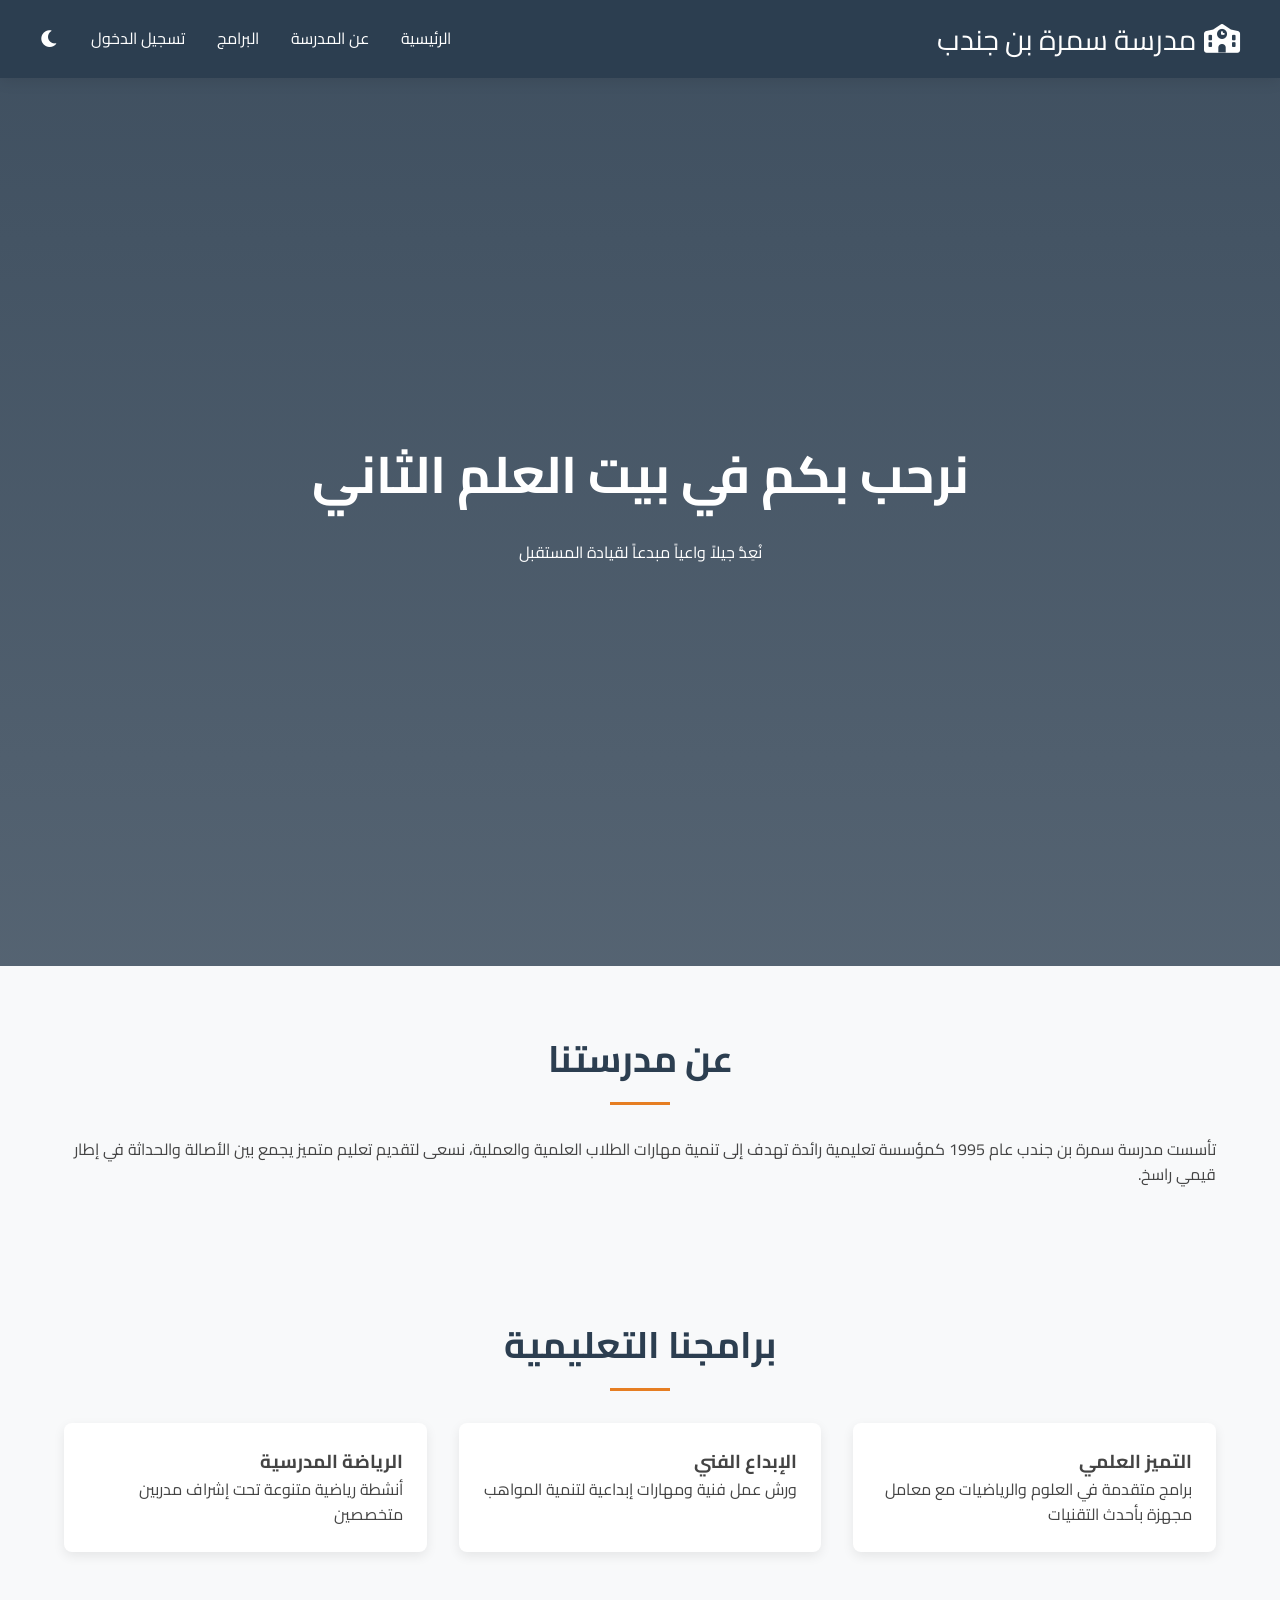
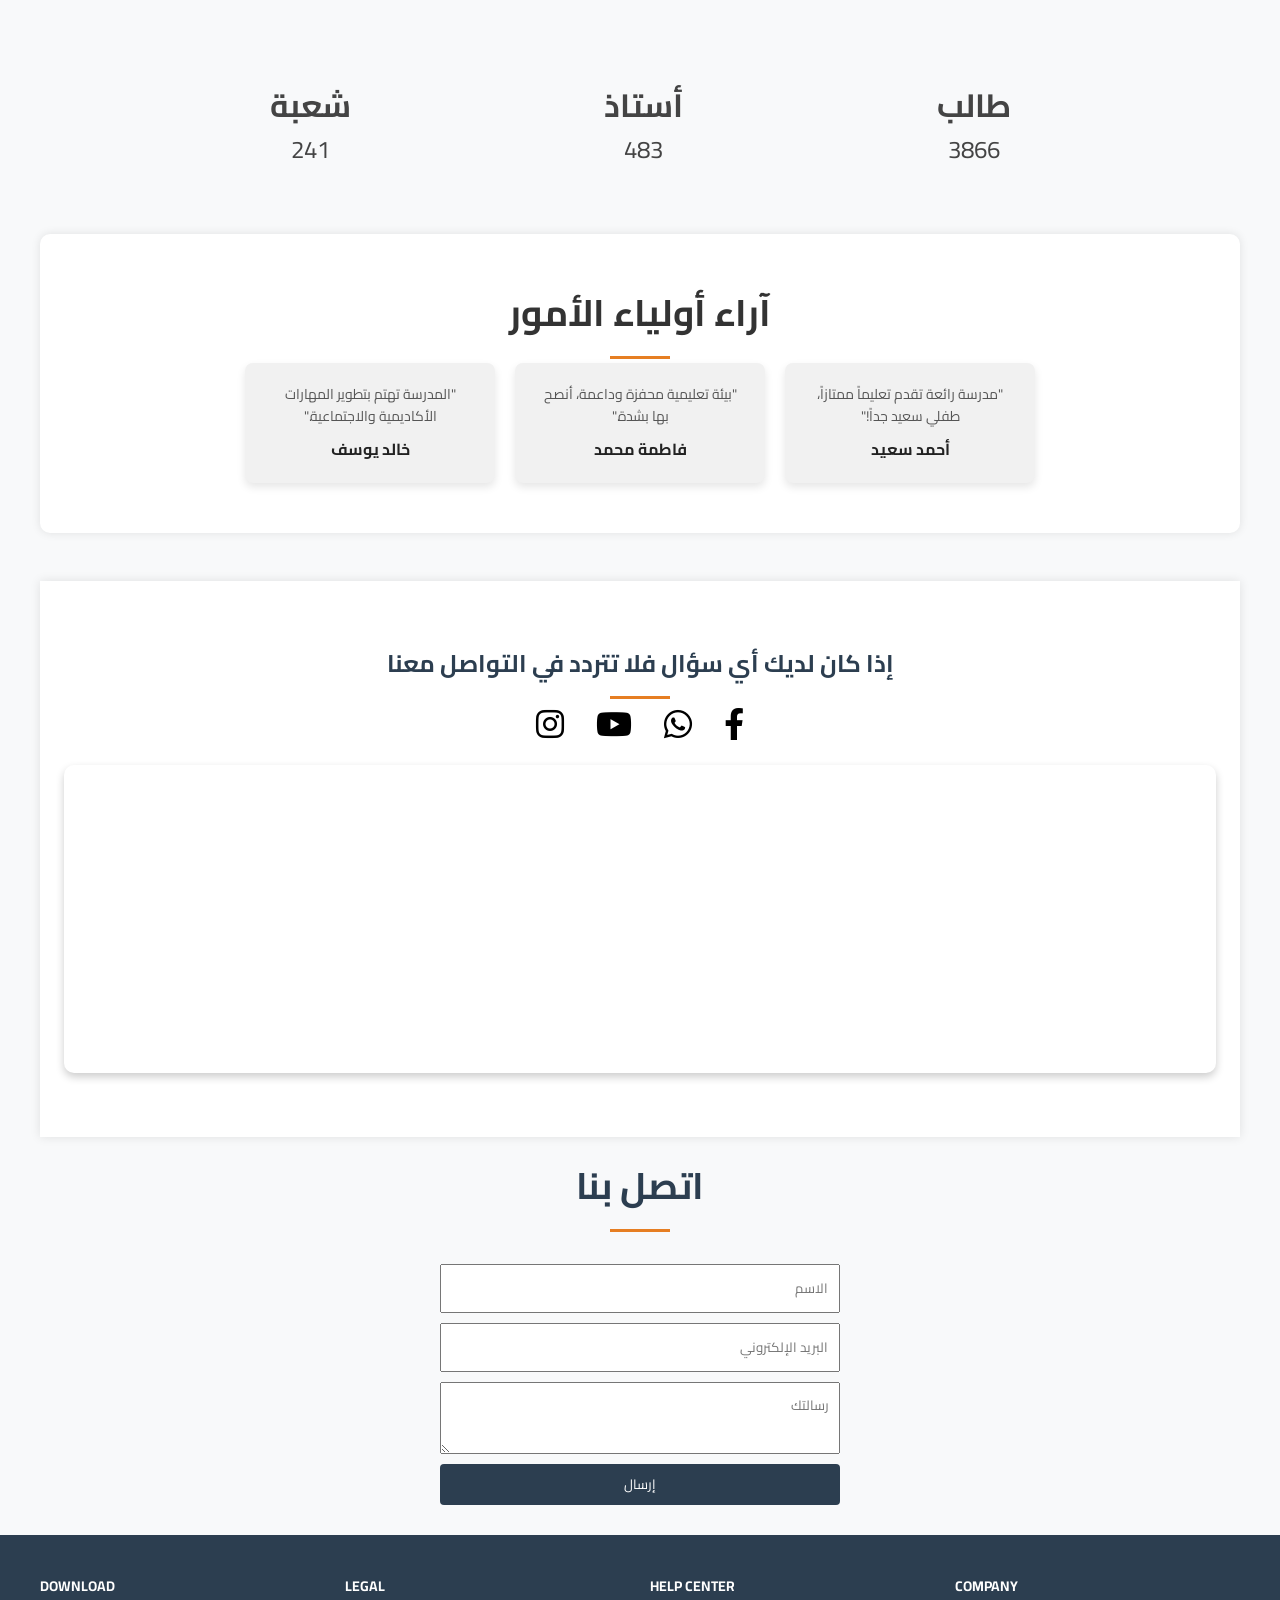
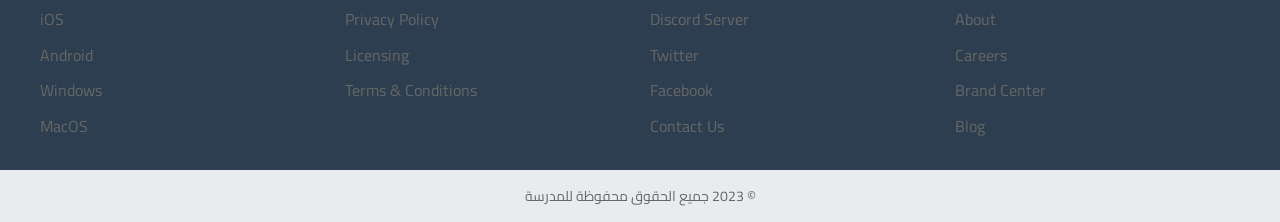
==== index.html @ e30388a7 "Merge pull request #5 from Ibrahimabdalkadr/iepo compar code and refactor" ====
<!DOCTYPE html>
<html lang="ar" dir="rtl">

<head>
    <meta charset="UTF-8">
    <meta name="viewport" content="width=device-width, initial-scale=1.0">

    <title>مدرسة سمرة بن جندب الابتدائية</title>
    <link rel="icon-home" href="/images/logo.jpg">
    <link rel="stylesheet" href="https://cdnjs.cloudflare.com/ajax/libs/font-awesome/6.0.0/css/all.min.css">
    <link href="https://fonts.googleapis.com/css2?family=Cairo:wght@300;400;600;700&display=swap" rel="stylesheet">
    <link rel="stylesheet" href="/style.css">

</head>

<body>
    <header class="header">
        <nav class="nav-container">
            <div class="logo">
                <i class="fas fa-school"></i>
                <span>مدرسة سمرة بن جندب</span>
            </div>
            <div class="nav-links">
                <a href="#home">الرئيسية</a>
                <a href="about.html">عن المدرسة</a>
                <a href="program.html">البرامج</a>
                <a href="login.html">تسجيل الدخول </a>
                <button class="dark-mode-toggle" id="darkModeToggle">
                    <i class="fas fa-moon"></i>
                </button>
            </div>
            <div class="mobile-menu-icon">
                <i class="fas fa-bars"></i>
            </div>
        </nav>
    </header>

    <section class="hero" id="home">
        <div class="hero-content">
            <h1>نرحب بكم في بيت العلم الثاني</h1>
            <p>نُعِدُّ جيلاً واعياً مبدعاً لقيادة المستقبل</p>
            <div class="top-students" id="topStudents">
                <!-- أسماء المتفوقين تظهر هنا -->
            </div>
        </div>
    </section>

    <section class="section" id="about">
        <h2>عن مدرستنا</h2>
        <div class="about-content">
            <p>تأسست مدرسة سمرة بن جندب عام 1995 كمؤسسة تعليمية رائدة تهدف إلى تنمية مهارات الطلاب العلمية والعملية، نسعى لتقديم تعليم متميز يجمع بين الأصالة والحداثة في إطار قيمي راسخ.</p>
        </div>
    </section>

    <section class="section" id="programs">
        <h2>برامجنا التعليمية</h2>
        <div class="programs-grid">
            <div class="program-card" onclick="toggleDetails(this)">
                <h3>التميز العلمي</h3>
                <p>برامج متقدمة في العلوم والرياضيات مع معامل مجهزة بأحدث التقنيات</p>
                <div class="program-details">
                    <p>تفاصيل إضافية عن برنامج التميز العلمي...</p>
                </div>
            </div>
            <div class="program-card" onclick="toggleDetails(this)">
                <h3>الإبداع الفني</h3>
                <p>ورش عمل فنية ومهارات إبداعية لتنمية المواهب</p>
                <div class="program-details">
                    <p>تفاصيل إضافية عن برنامج الإبداع الفني...</p>
                </div>
            </div>
            <div class="program-card" onclick="toggleDetails(this)">
                <h3>الرياضة المدرسية</h3>
                <p>أنشطة رياضية متنوعة تحت إشراف مدربين متخصصين</p>
                <div class="program-details">
                    <p>تفاصيل إضافية عن برنامج الرياضة المدرسية...</p>
                </div>
            </div>
        </div>
    </section>

    <div class="counters section">

        <div class="">
            <div class="label">طالب</div>
            <div class="number counter-up-item">8000</div>
        </div>
        <div>
            <div class="label">أستاذ</div>
            <div class="number counter-up-item">1000</div>
        </div>
        <div>
            <div class="label">شعبة</div>
            <div class="number counter-up-item">500</div>
        </div>
        <script>
            function animateValue(obj, start, end, duration) {
                let startTimestamp = null
                const step = (timestamp) => {
                    if (!startTimestamp) startTimestamp = timestamp
                    const progress = Math.min((timestamp - startTimestamp) / duration, 1)
                    obj.innerHTML = Math.floor(progress * (end - start) + start)
                    if (progress < 1) {
                        window.requestAnimationFrame(step)
                    }
                }
                window.requestAnimationFrame(step)
            }

            const obj = document.getElementsByClassName("counter-up-item")
            console.log(obj)

            for (let index = 0; index < obj.length; index++) {
                const element = obj[index]
                animateValue(element, 0, element.innerText, 5000)
            }
        </script>
    </div>


    <section class="section testimonial-section">
        <h2>آراء أولياء الأمور</h2>
        <div class="testimonial-container">
            <div class="testimonial">
                <p>"مدرسة رائعة تقدم تعليماً ممتازاً، طفلي سعيد جداً!"</p>
                <div class="name">أحمد سعيد</div>
            </div>
            <div class="testimonial">
                <p>"بيئة تعليمية محفزة وداعمة، أنصح بها بشدة."</p>
                <div class="name">فاطمة محمد</div>
            </div>
            <div class="testimonial">
                <p>"المدرسة تهتم بتطوير المهارات الأكاديمية والاجتماعية."</p>
                <div class="name">خالد يوسف</div>
            </div>
        </div>
    </section>


    <section class="section contact-section">
        <h2>إذا كان لديك أي سؤال فلا تتردد في التواصل معنا</h2>
        <div class="social-icons">
            <i class="fa-brands fa-facebook-f"></i>
            <i class="fa-brands fa-whatsapp"></i>
            <i class="fa-brands fa-youtube"></i>
            <i class="fa-brands fa-instagram"></i>
        </div>
        <div class="map-container">
            <iframe src="https://www.google.com/maps/embed?pb=!1m18!1m12!1m3!1d3322.9980843820543!2d36.71897161501745!3d34.72065158042616!2m3!1f0!2f0!3f0!3m2!1i1024!2i768!4f13.1!3m3!1m2!1s0x15241e5c6e3b8c2d%3A0x23a3e5f5c3e5e6f8!2sAl%20Ghouta%2C%20Homs%2C%20Syria!5e0!3m2!1sen!2s!4v1708363620313!5m2!1sen!2s" allowfullscreen="" loading="lazy">
            </iframe>
        </div>
    </section>

    <div class="contact-page section" id="contactPage">
        <div class="contact-form">
            <h2>اتصل بنا</h2>
            <input type="text" id="userName" placeholder="الاسم">
            <input type="email" id="userEmail" placeholder="البريد الإلكتروني">
            <textarea id="userMessage" placeholder="رسالتك"></textarea>
            <button onclick="sendMessage()">إرسال</button>
            <div class="success-message" id="contactSuccess"></div>
        </div>
    </div>


    <footer>
        <div class="footer-container">
            <div class="footer-section">
                <h2>Company</h2>
                <ul>
                    <li><a href="#">About</a></li>
                    <li><a href="#">Careers</a></li>
                    <li><a href="#">Brand Center</a></li>
                    <li><a href="#">Blog</a></li>
                </ul>
            </div>
            <div class="footer-section">
                <h2>Help Center</h2>
                <ul>
                    <li><a href="#">Discord Server</a></li>
                    <li><a href="#">Twitter</a></li>
                    <li><a href="#">Facebook</a></li>
                    <li><a href="#">Contact Us</a></li>
                </ul>
            </div>
            <div class="footer-section">
                <h2>Legal</h2>
                <ul>
                    <li><a href="#">Privacy Policy</a></li>
                    <li><a href="#">Licensing</a></li>
                    <li><a href="#">Terms & Conditions</a></li>
                </ul>
            </div>
            <div class="footer-section">
                <h2>Download</h2>
                <ul>
                    <li><a href="#">iOS</a></li>
                    <li><a href="#">Android</a></li>
                    <li><a href="#">Windows</a></li>
                    <li><a href="#">MacOS</a></li>
                </ul>
            </div>
        </div>
        <div class="footer-bottom">
            &copy; 2023 جميع الحقوق محفوظة للمدرسة
        </div>
    </footer>


    <div class="student-page" id="studentPage">
        <div class="student-form">
            <h2>إضافة طالب جديد</h2>
            <input type="text" id="studentName" placeholder="اسم الطالب">
            <input type="number" id="studentGrade" placeholder="العلامة">
            <input type="text" id="studentId" placeholder="هوية الطالب">
            <input type="date" id="studentDob" placeholder="تاريخ الميلاد">
            <input type="text" id="studentAddress" placeholder="مكان السكن">
            <input type="tel" id="studentPhone" placeholder="رقم الهاتف">
            <button onclick="addStudent()">إضافة طالب</button>
        </div>
        <table class="students-table" id="studentsTable">
            <thead>
                <tr>
                    <th>اسم الطالب</th>
                    <th>العلامة</th>
                    <th>الهوية</th>
                    <th>الميلاد</th>
                    <th>مكان السكن</th>
                    <th>رقم الهاتف</th>
                </tr>
            </thead>
            <tbody>
                <!-- بيانات الطلاب تظهر هنا -->
            </tbody>
        </table>
    </div>

    <div class="scroll-top" id="scrollTop">
        <i class="fas fa-arrow-up"></i>
    </div>

    <script src="script.js"></script>
</body>

</html>
---- style.css ----
* {
  margin: 0;
  padding: 0;
  box-sizing: border-box;
  font-family: "Cairo", sans-serif;
}

:root {
  --color-primary: #2c3e50;
  --color-secondary: #e67e22;
  --color-text: #444;
  --background-color: #f8f9fa;
  --text-color: #444;
}

body.dark-mode {
  --color-primary: #34495e;
  --color-secondary: #d35400;
  --background-color: #2c3e50;
  --text-color: #ecf0f1;
}

body {
  background-color: var(--background-color);
  color: var(--text-color);
  line-height: 1.6;
  transition: background-color 0.3s, color 0.3s;
}

.header {
  background: var(--color-primary);
  padding: 1rem;
  position: fixed;
  width: 100%;
  top: 0;
  z-index: 1000;
  box-shadow: 0 2px 15px rgba(0, 0, 0, 0.1);
}

.nav-container {
  display: flex;
  justify-content: space-between;
  align-items: center;
  max-width: 1200px;
  margin: 0 auto;
}

.logo {
  color: white;
  font-size: 1.8rem;
  display: flex;
  align-items: center;
  gap: 0.5rem;
}

.nav-links {
  display: flex;
  gap: 2rem;
  align-items: center;
}

.nav-links a {
  color: white;
  text-decoration: none;
  position: relative;
  transition: all 0.3s;
}

.nav-links a:hover {
  color: var(--color-secondary);
}

.nav-links a::after {
  content: "";
  position: absolute;
  right: 0;
  bottom: -5px;
  width: 0;
  height: 2px;
  background: var(--color-secondary);
  transition: width 0.3s;
}

.nav-links a:hover::after {
  width: 100%;
}

.dark-mode-toggle {
  background: none;
  border: none;
  color: white;
  cursor: pointer;
  font-size: 1.2rem;
}

.hero {
  height: 100vh;
  background: linear-gradient(rgba(44, 62, 80, 0.9), rgba(44, 62, 80, 0.8)),
    url("https://images.unsplash.com/photo-1588072432836-e10032774350?ixlib=rb-1.2.1&auto=format&fit=crop&w=1352&q=80");
  background-size: cover;
  background-position: center;
  display: flex;
  align-items: center;
  justify-content: center;
  text-align: center;
  color: white;
  padding: 2rem;
  margin-top: 66px;
}

.hero h1 {
  font-size: 3.2rem;
  margin-bottom: 1.5rem;
  animation: slideUp 1s ease-out;
}

.section {
  padding: 4rem 1.5rem;
  max-width: 1200px;
  margin: 0 auto;
}

.section h2 {
  text-align: center;
  font-size: 2.3rem;
  color: var(--color-primary);
  margin-bottom: 3rem;
  position: relative;
}

.section h2::after {
  content: "";
  position: absolute;
  width: 60px;
  height: 3px;
  background: var(--color-secondary);
  bottom: -1rem;
  right: 50%;
  transform: translateX(50%);
}

.programs-grid {
  display: grid;
  grid-template-columns: repeat(auto-fit, minmax(280px, 1fr));
  gap: 2rem;
  margin-top: 2rem;
}

.program-card {
  background: white;
  padding: 1.5rem;
  border-radius: 8px;
  box-shadow: 0 4px 12px rgba(0, 0, 0, 0.08);
  transition: transform 0.3s;
  text-align: right;
  cursor: pointer;
  color: var(--color-text);
}

.program-card:hover {
  transform: translateY(-8px);
}

.program-details {
  display: none;
  margin-top: 1rem;
  padding: 1rem;
  background: #f1f1f1;
  border-radius: 8px;
  color: var(--color-text);
}

.program-card.active .program-details {
  display: block;
}

@keyframes slideUp {
  from {
    opacity: 0;
    transform: translateY(50px);
  }
  to {
    opacity: 1;
    transform: translateY(0);
  }
}

@media (max-width: 768px) {
  .nav-links {
    display: none;
  }

  .hero h1 {
    font-size: 2.2rem;
  }

  .logo {
    font-size: 1.4rem;
  }

  .program-card {
    text-align: center;
  }
}

.scroll-top {
  position: fixed;
  bottom: 2rem;
  right: 2rem; /* تغيير الموضع إلى اليمين */
  background: var(--color-secondary); /* لون الخلفية */
  width: 50px;
  height: 50px;
  border-radius: 50%;
  display: flex;
  align-items: center;
  justify-content: center;
  cursor: pointer;
  opacity: 0;
  transition: all 0.3s;
  box-shadow: 0 4px 8px rgba(0, 0, 0, 0.2); /* ظل للزر */
  z-index: 1000; /* للتأكد من ظهوره فوق العناصر */
}

.scroll-top.show {
  opacity: 1;
}

.scroll-top i {
  color: white; /* لون الأيقونة */
  font-size: 1.5rem; /* حجم الأيقونة */
}

.login-page {
  display: flex;
  justify-content: center;
  align-items: center;
  height: 100vh;
  background: var(--background-color);
}

.login-form {
  background: white;
  padding: 2rem;
  border-radius: 8px;
  box-shadow: 0 4px 12px rgba(0, 0, 0, 0.1);
  text-align: center;
  width: 300px;
}

.login-form input {
  width: 100%;
  padding: 0.5rem;
  margin: 0.5rem 0;
  border: 1px solid #ccc;
  border-radius: 4px;
}

.login-form button {
  width: 100%;
  padding: 0.5rem;
  background: var(--color-primary);
  color: white;
  border: none;
  border-radius: 4px;
  cursor: pointer;
}

.login-form button:hover {
  background: var(--color-secondary);
}

.error-message {
  color: red;
  margin-top: 1rem;
}

.student-page {
  display: none;
}

.student-form {
  background: white;
  padding: 2rem;
  border-radius: 8px;
  box-shadow: 0 4px 12px rgba(0, 0, 0, 0.1);
  margin: 2rem auto;
  max-width: 600px;
}

.student-form input {
  width: 100%;
  padding: 0.5rem;
  margin: 0.5rem 0;
  border: 1px solid #ccc;
  border-radius: 4px;
}

.student-form button {
  width: 100%;
  padding: 0.5rem;
  background: var(--color-primary);
  color: white;
  border: none;
  border-radius: 4px;
  cursor: pointer;
}

.student-form button:hover {
  background: var(--color-secondary);
}

.students-table {
  width: 100%;
  border-collapse: collapse;
  margin-top: 2rem;
}

.students-table th,
.students-table td {
  border: 1px solid #ccc;
  padding: 0.5rem;
  text-align: center;
}

.students-table th {
  background: var(--color-primary);
  color: white;
}

.top-students {
  text-align: center;
  margin: 2rem 0;
  font-size: 1.5rem;
  color: var(--color-primary);
}
.btn {
  background: var(--color-primary);
  color: white;
  border: none;
  padding: 1rem 2rem;
  border-radius: 5px;
  cursor: pointer;
  transition: all 0.3s;
}

.btn:hover {
  background: var(--color-secondary);
  transform: translateY(-3px); /* تأثير رفع */
  box-shadow: 0 4px 8px rgba(0, 0, 0, 0.2); /* ظل */
}

.btn:active {
  transform: translateY(0); /* عند النقر */
}
.btn::after {
  content: "";
  position: absolute;
  width: 0;
  height: 2px;
  background: var(--color-tertiary);
  transition: width 0.3s;
}

.btn:hover::after {
  width: 100%;
}
.nav-container {
  display: flex;
  justify-content: space-between;
  align-items: center;
  max-width: 1200px;
  margin: 0 auto;
}

.nav-links {
  display: flex;
  gap: 2rem;
}

.nav-links a {
  color: white;
  text-decoration: none;
  transition: color 0.3s;
}

.nav-links a:hover {
  color: var(--color-secondary);
}

.mobile-menu-icon {
  display: none; /* إخفاء الأيقونة على الشاشات الكبيرة */
  font-size: 1.5rem;
  color: white;
  cursor: pointer;
}

@media (max-width: 768px) {
  .nav-links {
    position: absolute;
    top: 100%;
    left: 0;
    width: 100%;
    background: var(--color-primary);
    flex-direction: column;
    display: none; /* إخفاء القائمة بشكل افتراضي */
  }

  .nav-links a {
    padding: 1rem;
    text-align: center;
  }

  .mobile-menu-icon {
    display: block; /* إظهار الأيقونة على الهواتف */
  }

  .nav-links.active {
    display: flex;
    /* إظهار القائمة عند النقر */
  }
}
.mouse-effect {
  position: relative;
  overflow: hidden;
}

.mouse-effect::before {
  content: "";
  position: absolute;
  top: 50%;
  left: 50%;
  width: 0;
  height: 0;
  background: rgba(255, 255, 255, 0.2);
  border-radius: 50%;
  transform: translate(-50%, -50%);
  transition: width 0.5s, height 0.5s;
  z-index: -1;
}

.mouse-effect:hover::before {
  width: 200px;
  height: 200px;
}

.contact-page {
  display: flex;
  justify-content: center;
  text-align: center;
  padding: 20px;
}
.contact-form {
  width: 400px;
}
.contact-form input,
.contact-form textarea {
  display: block;
  width: 100%;
  padding: 10px;
  margin: 10px 0;
}
.contact-form button {
  width: 100%;
  padding: 0.5rem;
  background: var(--color-primary);
  color: white;
  border: none;
  border-radius: 4px;
  cursor: pointer;
}
.success-message {
  margin-top: 10px;
  font-weight: bold;
}

/*============ footer============= */

footer {
  padding-block-start: 40px;
  background-color: var(--color-primary);
}

.footer-container {
  max-width: 1200px;
  margin: 0 auto;
  display: grid;
  grid-template-columns: repeat(auto-fit, minmax(200px, 1fr));
  gap: 20px;
}

.footer-section {
  text-align: left;
}

.footer-section h2 {
  font-size: 14px;
  font-weight: bold;
  text-transform: uppercase;
  color: white;
  margin-bottom: 10px;
}

.footer-section ul {
  list-style: none;
  padding: 0;
}

.footer-section ul li {
  margin-bottom: 10px;
}

.footer-section ul li a {
  text-decoration: none;
  color: #666;
  transition: color 0.3s;
}

.footer-section ul li a:hover {
  color: #000;
}

.footer-bottom {
  background-color: #e9ecef;
  text-align: center;
  padding: 15px;
  margin-top: 20px;
  font-size: 14px;
  color: #666;
}
/* counters section */
.counters {
  display: flex;
  align-items: center;
  justify-content: space-evenly;
  gap: 3em;
}

.counters .label {
  font-size: xx-large;
  font-weight: bold;
}
.counters .number {
  font-size: x-large;
  display: flex;
  justify-content: center;
}

/*============ testimonial ======== */
.testimonial-section {
  background: #fff;
  padding: 50px 20px;
  margin: auto;
  border-radius: 10px;
  box-shadow: 0 0 10px rgba(0, 0, 0, 0.1);
}

.testimonial-section h2 {
  color: #333;
  margin-bottom: 20px;
}

.testimonial-container {
  display: flex;
  flex-wrap: wrap;
  justify-content: center;
  gap: 20px;
}

.testimonial {
  background: #f1f1f1;
  padding: 20px;
  border-radius: 8px;
  max-width: 250px;
  text-align: center;
  box-shadow: 0 4px 8px rgba(0, 0, 0, 0.1);
}

.testimonial img {
  width: 70px;
  height: 70px;
  border-radius: 50%;
  margin-bottom: 10px;
}

.testimonial p {
  font-size: 14px;
  color: #555;
}

.testimonial .name {
  font-weight: bold;
  color: #222;
  margin-top: 10px;
}

/* map section */
.contact-section {
  box-shadow: 0 0 10px rgba(0, 0, 0, 0.1);
  margin-block-start: 3rem;
  position: relative;
  background: #fff;
  color: white;
}

.contact-section h2 {
  font-size: 24px;
  margin-bottom: 10px;
}

.social-icons {
  display: flex;
  justify-content: center;
  gap: 1em;
  margin: 25px 0;
  font-size: xx-large;
  color: #000;
}

.social-icons i {
  cursor: pointer;
}

.map-container {
  border-radius: 10px;
  overflow: hidden;
  box-shadow: 0 4px 8px rgba(0, 0, 0, 0.2);
}

iframe {
  width: 100%;
  height: 300px;
  border: 0;
}
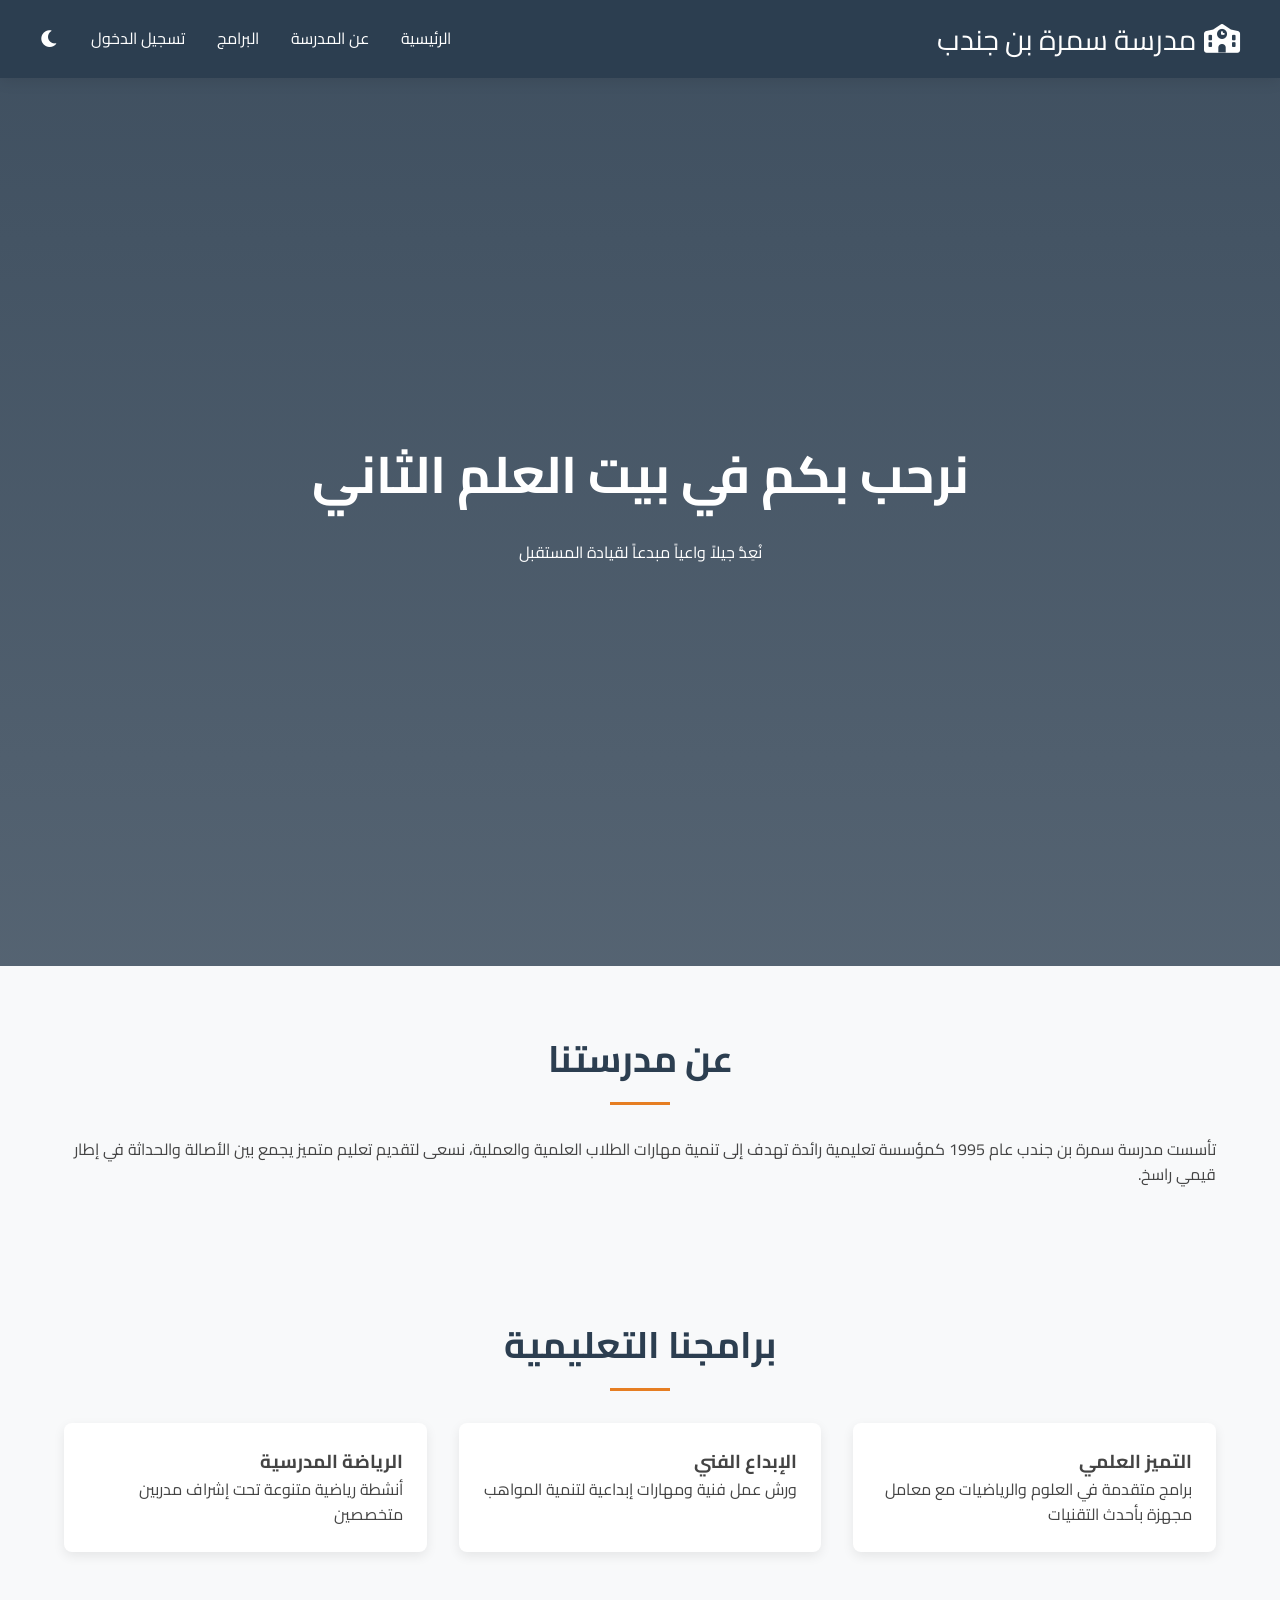
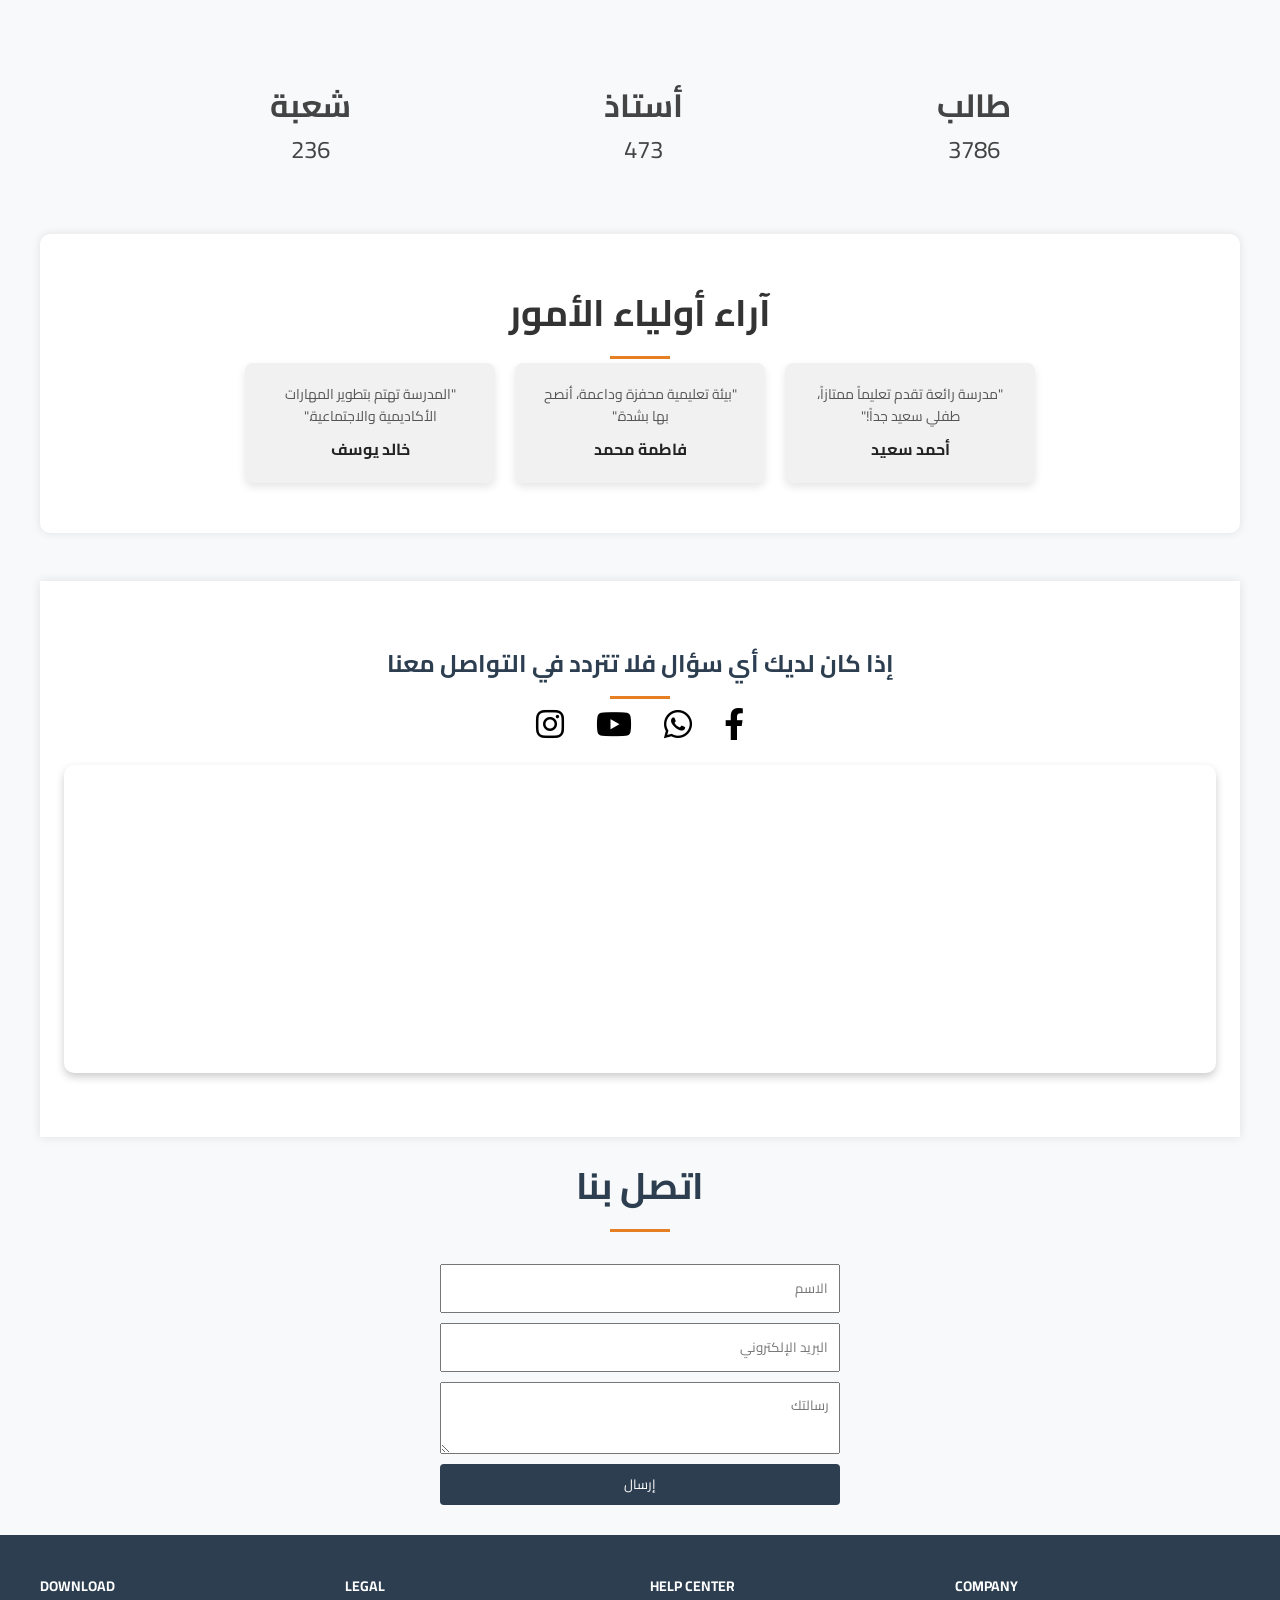
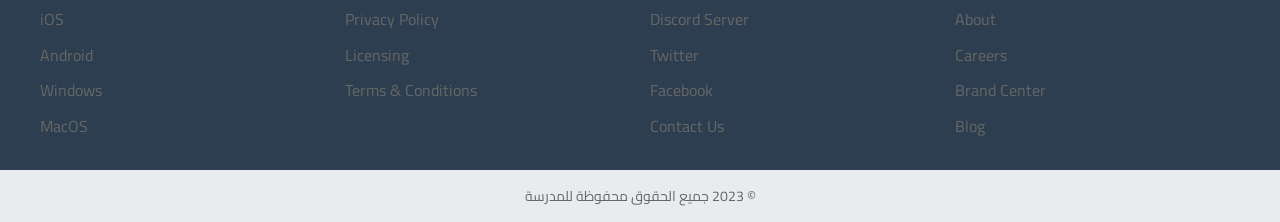
==== commit 00f3334b: "fix files paths" ====
--- a/index.html
+++ b/index.html
@@ -9,7 +9,7 @@
     <link rel="icon-home" href="/images/logo.jpg">
     <link rel="stylesheet" href="https://cdnjs.cloudflare.com/ajax/libs/font-awesome/6.0.0/css/all.min.css">
     <link href="https://fonts.googleapis.com/css2?family=Cairo:wght@300;400;600;700&display=swap" rel="stylesheet">
-    <link rel="stylesheet" href="/style.css">
+    <link rel="stylesheet" href="./style.css">
 
 </head>
 
@@ -239,7 +239,7 @@
         <i class="fas fa-arrow-up"></i>
     </div>
 
-    <script src="script.js"></script>
+    <script src="./script.js"></script>
 </body>
 
 </html>
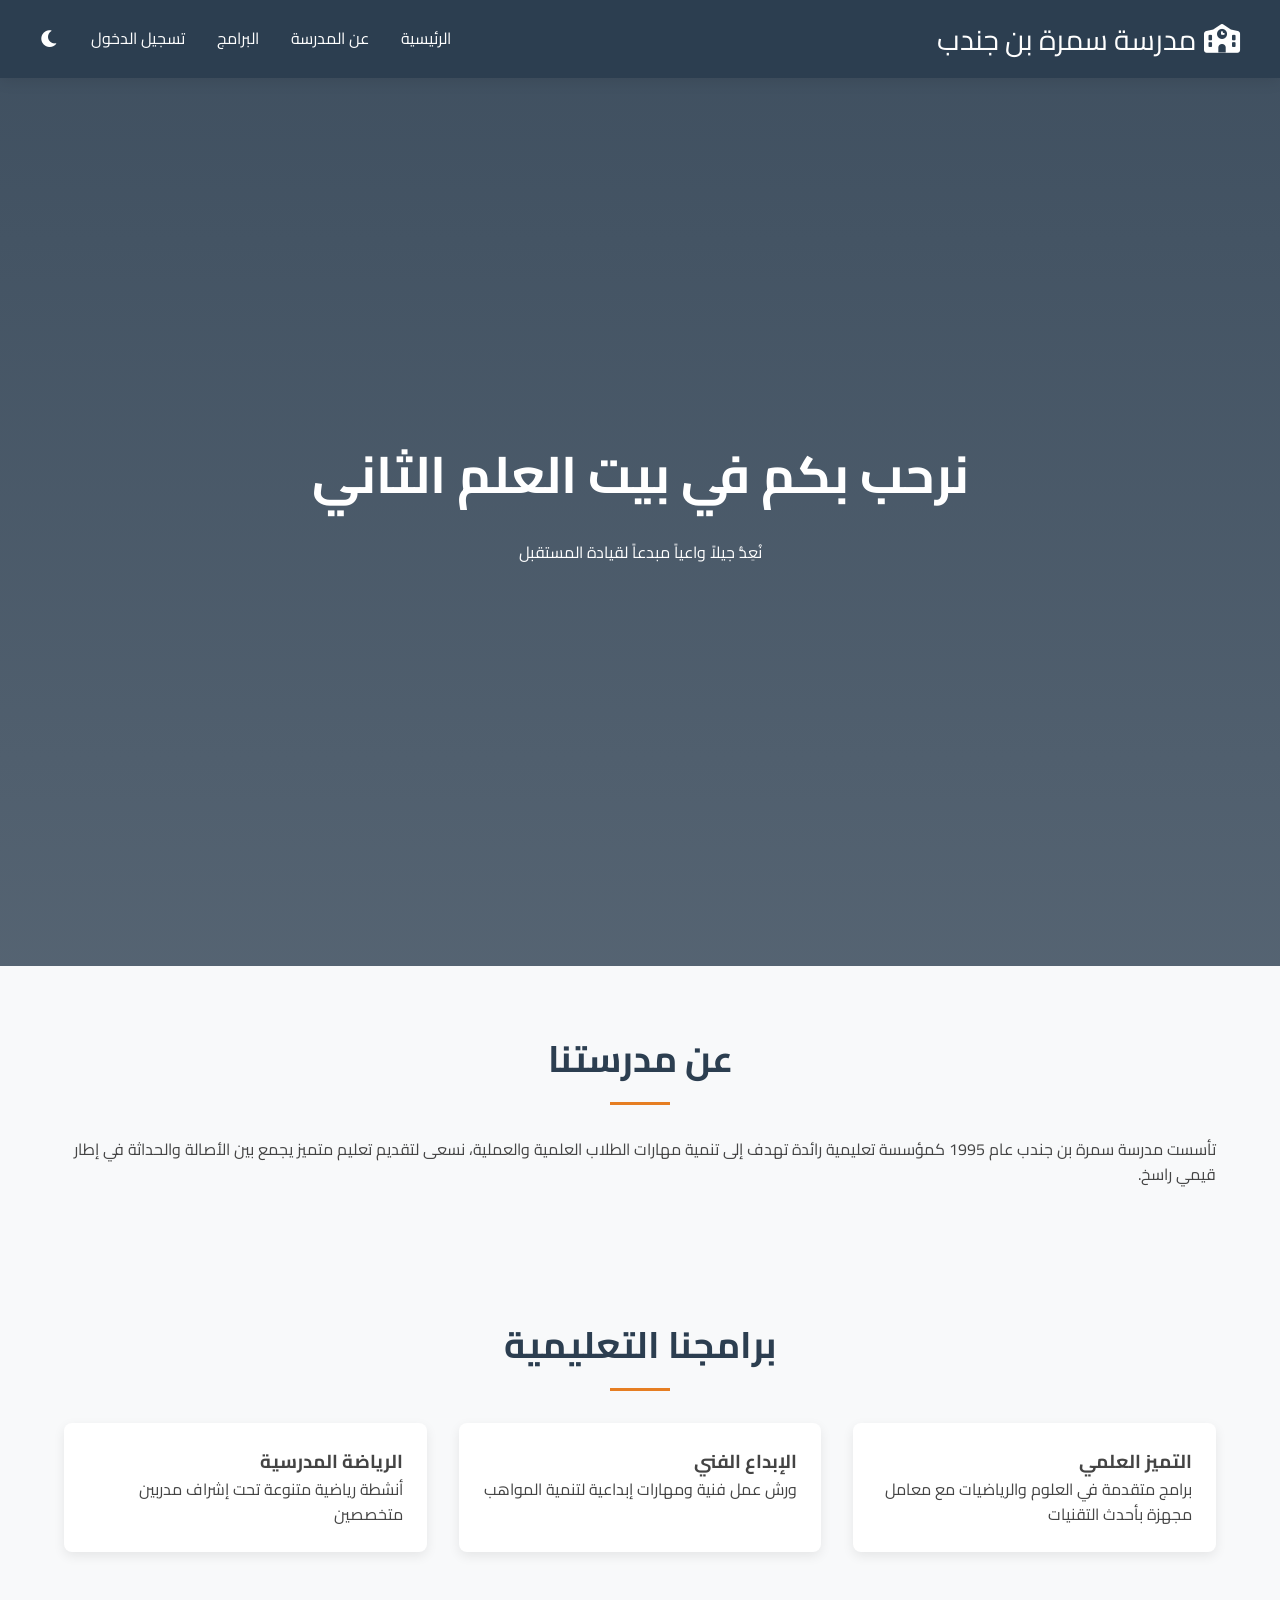
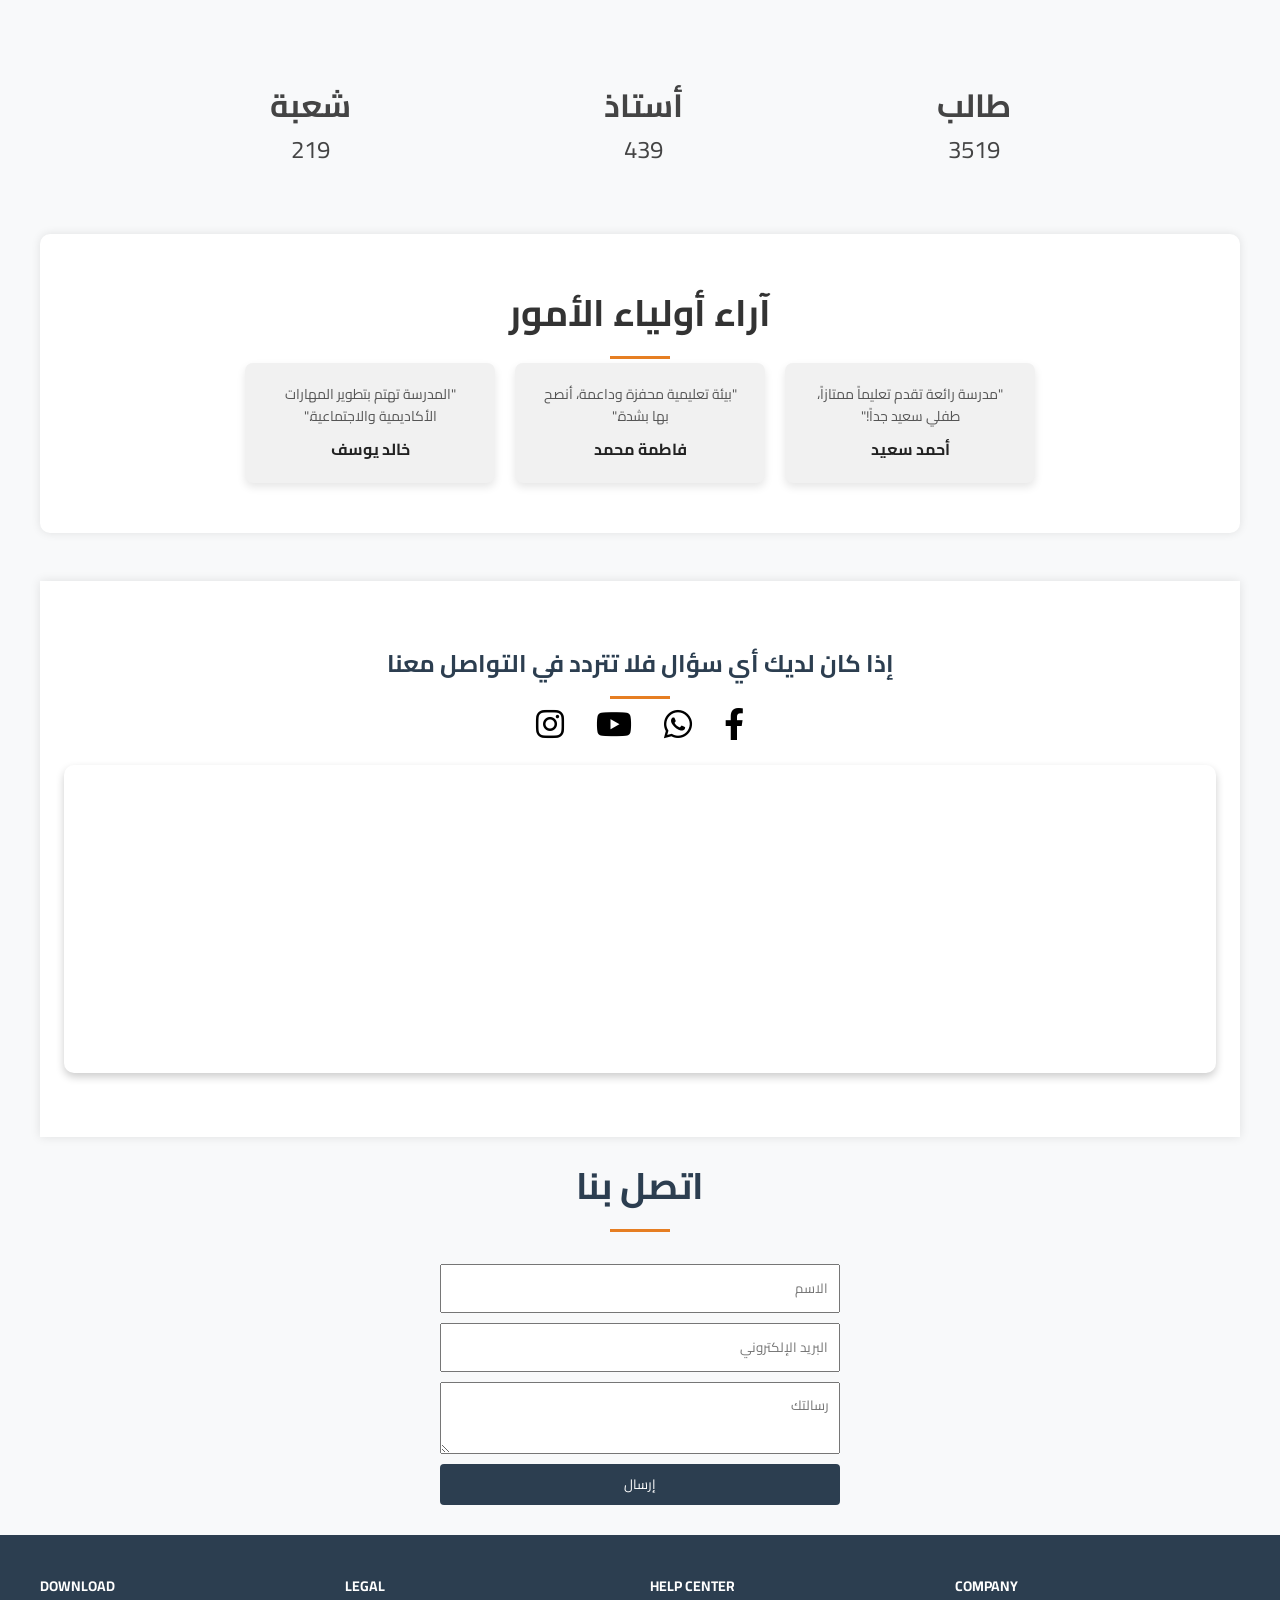
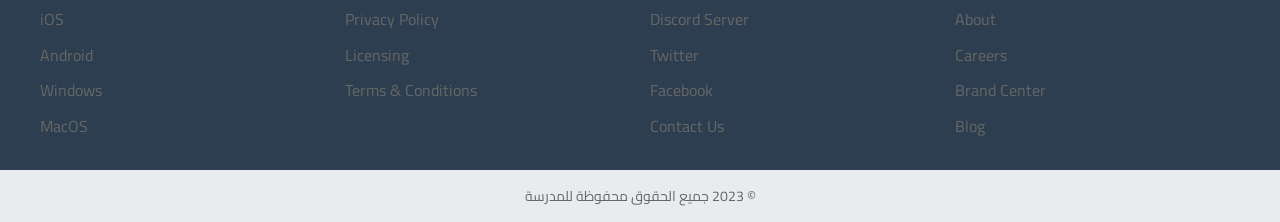
==== commit bf7e1d5b: "fix responsev menu" ====
--- a/index.html
+++ b/index.html
@@ -10,7 +10,6 @@
     <link rel="stylesheet" href="https://cdnjs.cloudflare.com/ajax/libs/font-awesome/6.0.0/css/all.min.css">
     <link href="https://fonts.googleapis.com/css2?family=Cairo:wght@300;400;600;700&display=swap" rel="stylesheet">
     <link rel="stylesheet" href="./style.css">
-
 </head>
 
 <body>
@@ -150,7 +149,7 @@
             </iframe>
         </div>
     </section>
-
+    
     <div class="contact-page section" id="contactPage">
         <div class="contact-form">
             <h2>اتصل بنا</h2>
@@ -205,7 +204,7 @@
             &copy; 2023 جميع الحقوق محفوظة للمدرسة
         </div>
     </footer>
-
+    
 
     <div class="student-page" id="studentPage">
         <div class="student-form">
@@ -239,6 +238,7 @@
         <i class="fas fa-arrow-up"></i>
     </div>
 
+    <script src="./responsev-menu.js"></script>
     <script src="./script.js"></script>
 </body>
 
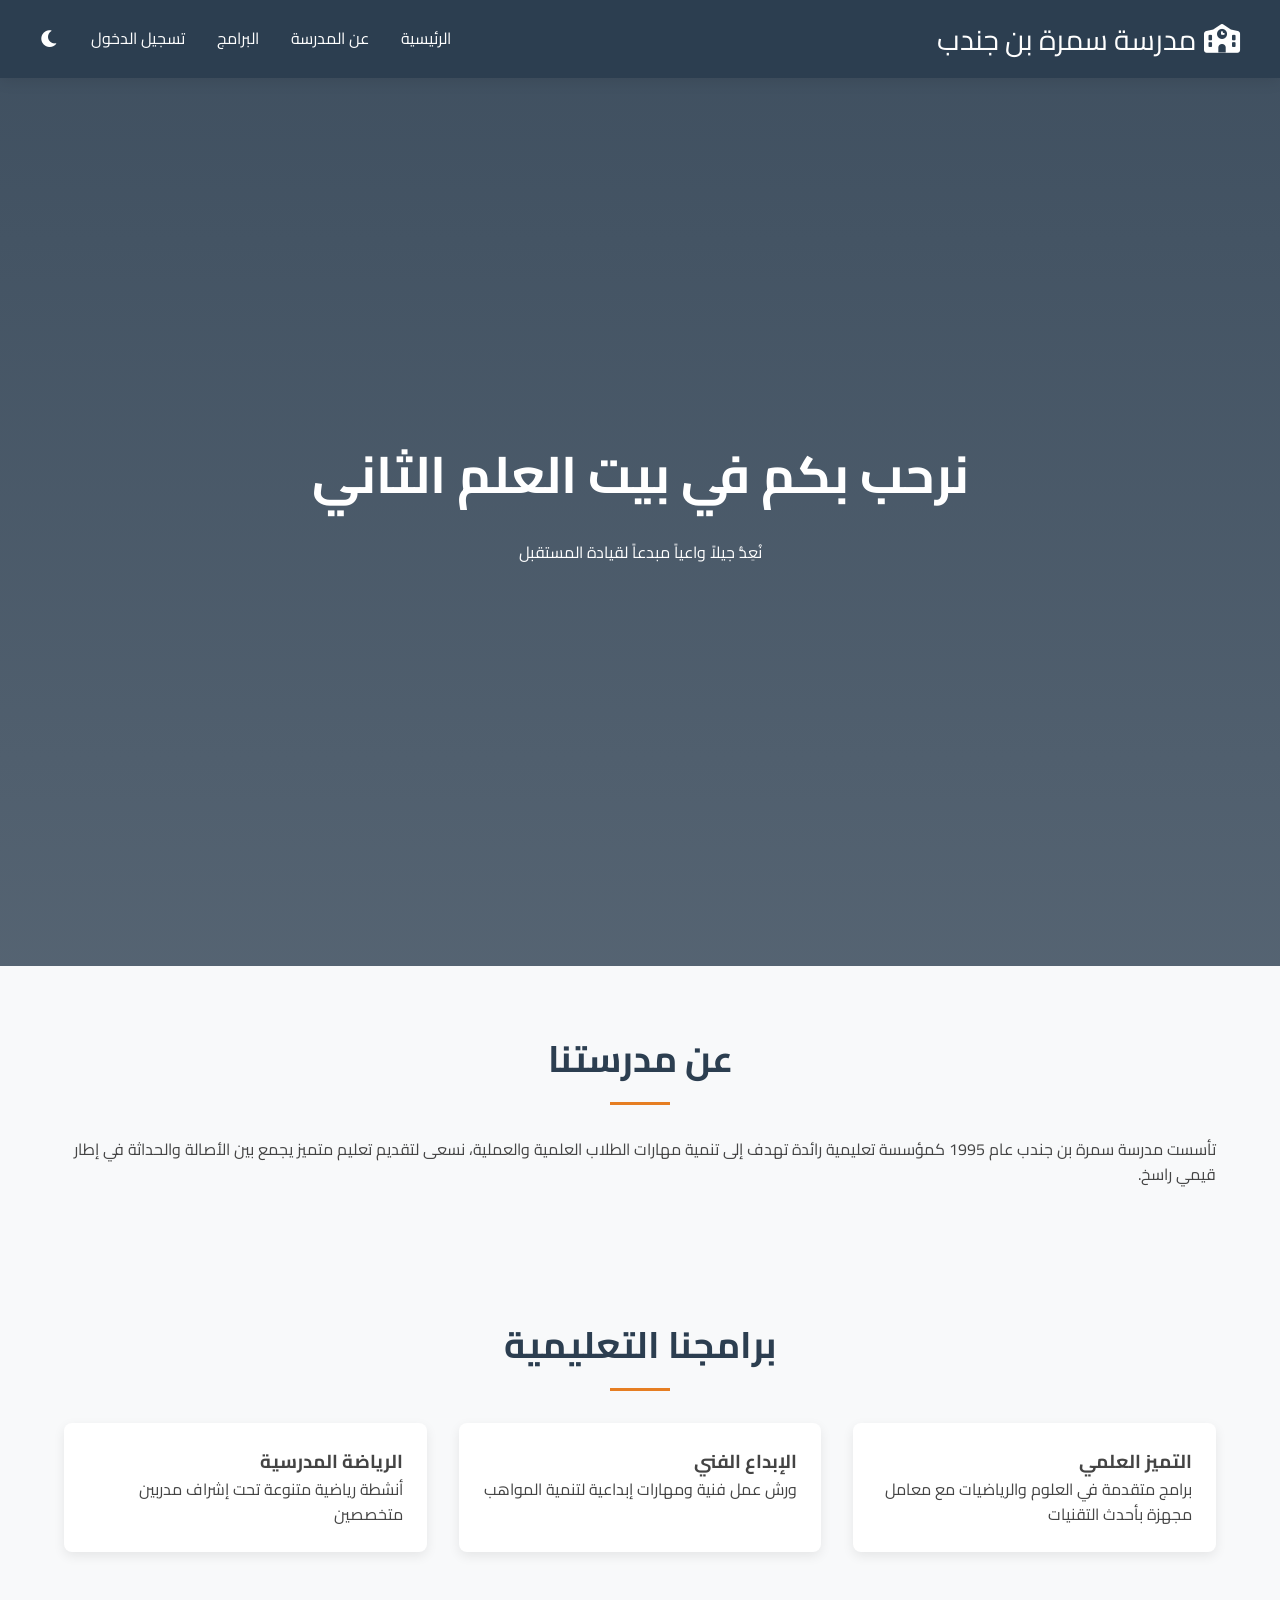
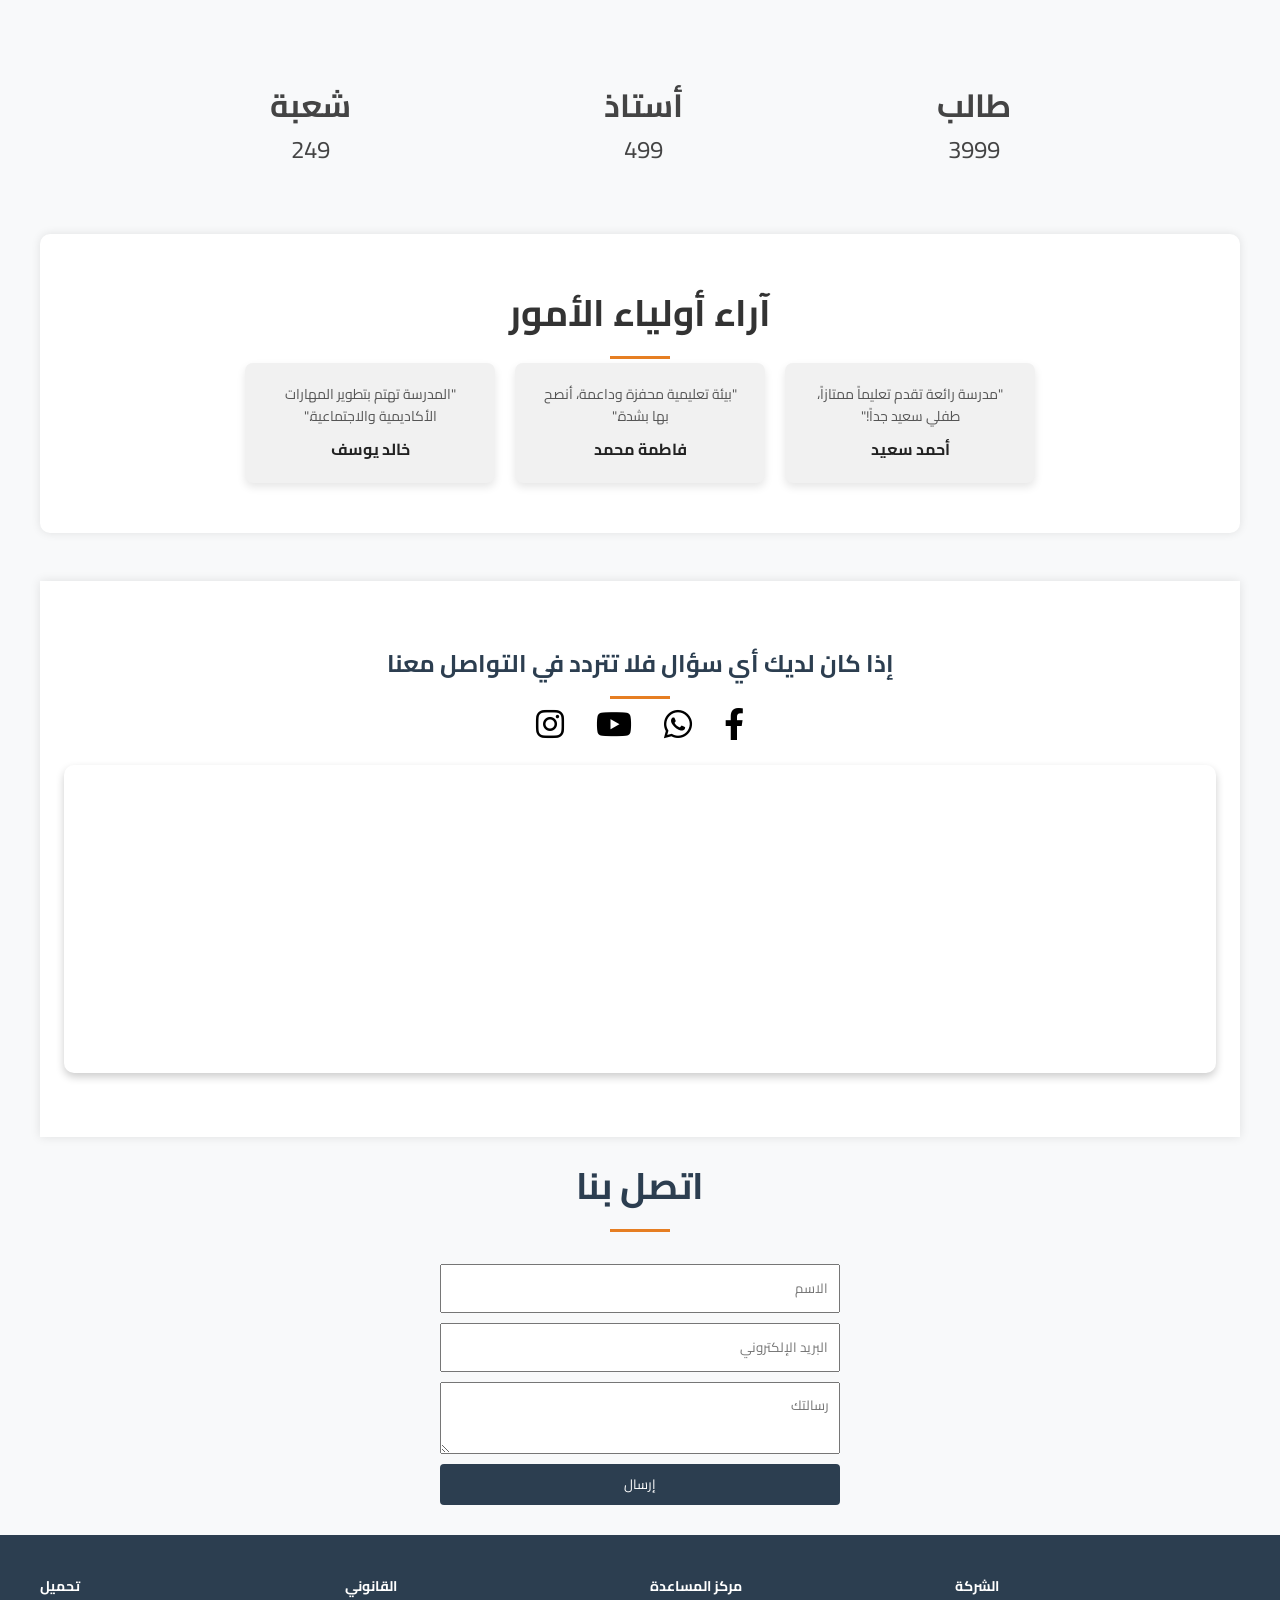
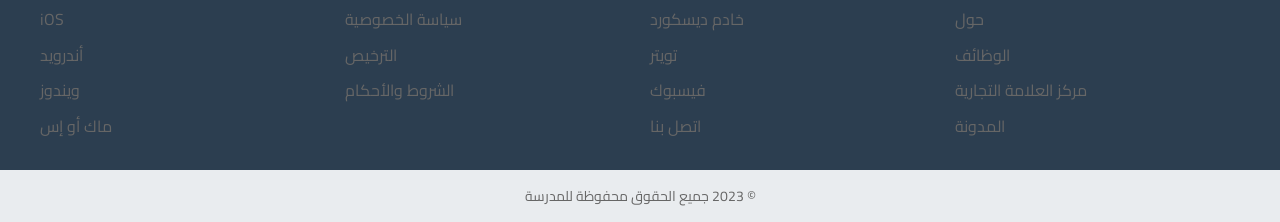
==== commit 59e22ebe: "add more content" ====
--- a/index.html
+++ b/index.html
@@ -161,42 +161,41 @@
         </div>
     </div>
 
-
     <footer>
         <div class="footer-container">
             <div class="footer-section">
-                <h2>Company</h2>
-                <ul>
-                    <li><a href="#">About</a></li>
-                    <li><a href="#">Careers</a></li>
-                    <li><a href="#">Brand Center</a></li>
-                    <li><a href="#">Blog</a></li>
-                </ul>
-            </div>
-            <div class="footer-section">
-                <h2>Help Center</h2>
-                <ul>
-                    <li><a href="#">Discord Server</a></li>
-                    <li><a href="#">Twitter</a></li>
-                    <li><a href="#">Facebook</a></li>
-                    <li><a href="#">Contact Us</a></li>
-                </ul>
-            </div>
-            <div class="footer-section">
-                <h2>Legal</h2>
-                <ul>
-                    <li><a href="#">Privacy Policy</a></li>
-                    <li><a href="#">Licensing</a></li>
-                    <li><a href="#">Terms & Conditions</a></li>
-                </ul>
-            </div>
-            <div class="footer-section">
-                <h2>Download</h2>
+                <h2>الشركة</h2>
+                <ul>
+                    <li><a href="#">حول</a></li>
+                    <li><a href="#">الوظائف</a></li>
+                    <li><a href="#">مركز العلامة التجارية</a></li>
+                    <li><a href="#">المدونة</a></li>
+                </ul>
+            </div>
+            <div class="footer-section">
+                <h2>مركز المساعدة</h2>
+                <ul>
+                    <li><a href="#">خادم ديسكورد</a></li>
+                    <li><a href="#">تويتر</a></li>
+                    <li><a href="#">فيسبوك</a></li>
+                    <li><a href="#">اتصل بنا</a></li>
+                </ul>
+            </div>
+            <div class="footer-section">
+                <h2>القانوني</h2>
+                <ul>
+                    <li><a href="#">سياسة الخصوصية</a></li>
+                    <li><a href="#">الترخيص</a></li>
+                    <li><a href="#">الشروط والأحكام</a></li>
+                </ul>
+            </div>
+            <div class="footer-section">
+                <h2>تحميل</h2>
                 <ul>
                     <li><a href="#">iOS</a></li>
-                    <li><a href="#">Android</a></li>
-                    <li><a href="#">Windows</a></li>
-                    <li><a href="#">MacOS</a></li>
+                    <li><a href="#">أندرويد</a></li>
+                    <li><a href="#">ويندوز</a></li>
+                    <li><a href="#">ماك أو إس</a></li>
                 </ul>
             </div>
         </div>
@@ -204,6 +203,7 @@
             &copy; 2023 جميع الحقوق محفوظة للمدرسة
         </div>
     </footer>
+    
     
 
     <div class="student-page" id="studentPage">
